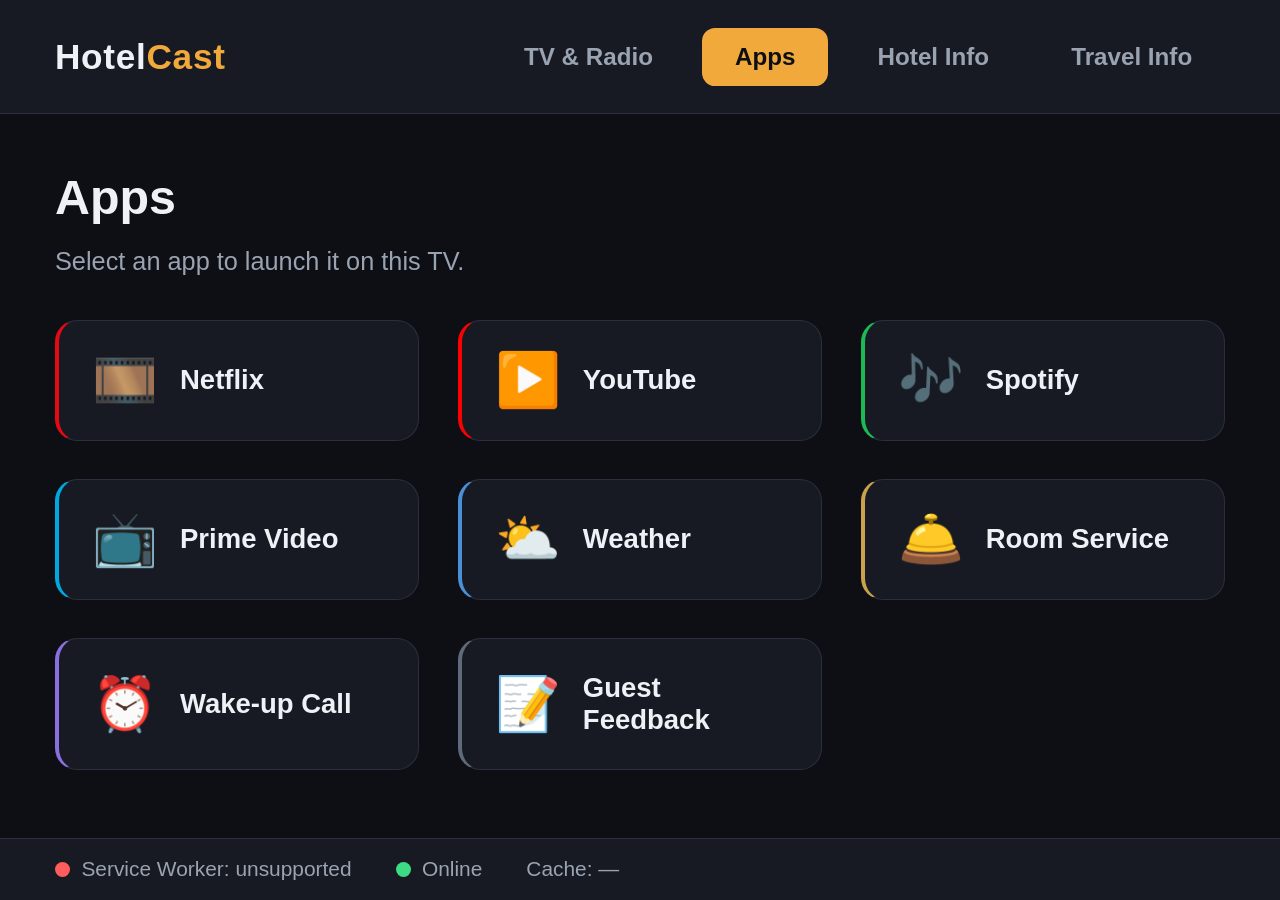
==== apps.html @ 25299f55 "initial commit" ====
<!doctype html>
<html lang="en">
<head>
  <meta charset="utf-8" />
  <meta name="viewport" content="width=device-width, initial-scale=1" />
  <title>HotelCast — Apps</title>
  <link rel="manifest" href="manifest.webmanifest" />
  <link rel="stylesheet" href="css/style.css" />
</head>
<body data-page="apps">
  <header id="site-header"></header>

  <main>
    <h1>Apps</h1>
    <p class="subtitle">Select an app to launch it on this TV.</p>
    <div id="app-grid" class="tile-grid"></div>
  </main>

  <footer id="sw-status-bar"></footer>

  <script src="js/nav.js"></script>
  <script src="js/render-grid.js"></script>
  <script src="js/register-sw.js"></script>
  <script src="js/sw-status.js"></script>
  <script>
    renderGrid("app-grid", "data/apps.json", function (app) {
      return (
        '<div class="tile" tabindex="0" style="border-left: 4px solid ' + app.color + '">' +
        '<span class="icon">' + app.icon + '</span>' +
        '<span class="info">' +
        '<span class="name">' + app.name + '</span>' +
        '</span>' +
        '</div>'
      );
    });
  </script>
</body>
</html>
---- css/style.css ----
/*
  TV signage stylesheet.
  Fixed 1920x1080 landscape "10-foot UI" assumption — no responsive/mobile
  breakpoints on purpose, this is a POC for an in-room hotel TV, not a website.
*/

:root {
  --bg: #0d0f14;
  --panel: #171a22;
  --panel-border: #2a2f3d;
  --text: #eef1f6;
  --text-dim: #9aa3b2;
  --accent: #f2a93c;
  --accent-dim: #7a5a1f;
  --good: #3ddc84;
  --bad: #ff5c5c;
  font-size: 22px;
}

* {
  box-sizing: border-box;
}

html, body {
  height: 100%;
  margin: 0;
}

body {
  background: var(--bg);
  color: var(--text);
  font-family: "Segoe UI", "Helvetica Neue", Arial, sans-serif;
  display: grid;
  grid-template-rows: auto 1fr auto;
  height: 100vh;
  overflow: hidden;
}

/* ---------- Header / nav ---------- */

#site-header {
  display: flex;
  align-items: center;
  justify-content: space-between;
  padding: 1.25rem 2.5rem;
  background: var(--panel);
  border-bottom: 1px solid var(--panel-border);
}

.brand {
  font-size: 1.6rem;
  font-weight: 700;
  letter-spacing: 0.02em;
}

.brand span {
  color: var(--accent);
}

.main-nav {
  display: flex;
  gap: 0.75rem;
}

.main-nav a {
  color: var(--text-dim);
  text-decoration: none;
  font-size: 1.1rem;
  font-weight: 600;
  padding: 0.6rem 1.4rem;
  border-radius: 0.6rem;
  border: 2px solid transparent;
}

.main-nav a:hover,
.main-nav a:focus-visible {
  color: var(--text);
  border-color: var(--panel-border);
  outline: none;
}

.main-nav a.active {
  color: var(--bg);
  background: var(--accent);
}

/* ---------- Main content ---------- */

main {
  padding: 2.5rem;
  overflow-y: auto;
}

main h1 {
  margin-top: 0;
  font-size: 2.2rem;
}

main .subtitle {
  color: var(--text-dim);
  font-size: 1.15rem;
  margin-top: -0.5rem;
  margin-bottom: 2rem;
}

.tile-grid {
  display: grid;
  grid-template-columns: repeat(auto-fill, minmax(280px, 1fr));
  gap: 1.75rem;
}

.tile {
  background: var(--panel);
  border: 1px solid var(--panel-border);
  border-radius: 1rem;
  padding: 1.5rem;
  display: flex;
  align-items: center;
  gap: 1rem;
  transition: border-color 0.15s ease, transform 0.15s ease;
}

.tile:hover,
.tile:focus-visible {
  border-color: var(--accent);
  transform: translateY(-2px);
  outline: none;
}

.tile .icon {
  font-size: 2.4rem;
  line-height: 1;
}

.tile .info .number {
  color: var(--accent);
  font-weight: 700;
  font-size: 1rem;
}

.tile .info .name {
  font-size: 1.25rem;
  font-weight: 600;
}

.tile .info .genre {
  color: var(--text-dim);
  font-size: 0.95rem;
}

.info-section {
  background: var(--panel);
  border: 1px solid var(--panel-border);
  border-radius: 1rem;
  padding: 1.75rem 2rem;
  margin-bottom: 1.75rem;
}

.info-section h2 {
  margin-top: 0;
  color: var(--accent);
  font-size: 1.4rem;
}

.info-section dl {
  display: grid;
  grid-template-columns: max-content 1fr;
  gap: 0.5rem 1.5rem;
  margin: 0;
}

.info-section dt {
  color: var(--text-dim);
}

.info-section dd {
  margin: 0;
}

/* ---------- SW / connectivity status bar ---------- */

#sw-status-bar {
  display: flex;
  align-items: center;
  gap: 2rem;
  padding: 0.85rem 2.5rem;
  background: var(--panel);
  border-top: 1px solid var(--panel-border);
  font-size: 0.95rem;
  color: var(--text-dim);
}

.status-item {
  display: flex;
  align-items: center;
  gap: 0.5rem;
}

.status-dot {
  width: 0.7rem;
  height: 0.7rem;
  border-radius: 50%;
  background: var(--text-dim);
  flex-shrink: 0;
}

.status-dot.good {
  background: var(--good);
}

.status-dot.bad {
  background: var(--bad);
}

#update-banner {
  display: none;
  margin-left: auto;
  align-items: center;
  gap: 0.75rem;
}

#update-banner.visible {
  display: flex;
}

#update-banner button {
  background: var(--accent);
  color: var(--bg);
  border: none;
  font-weight: 700;
  font-size: 0.95rem;
  padding: 0.5rem 1.1rem;
  border-radius: 0.5rem;
  cursor: pointer;
}

#update-banner button:hover,
#update-banner button:focus-visible {
  background: var(--accent-dim);
  color: var(--text);
  outline: none;
}
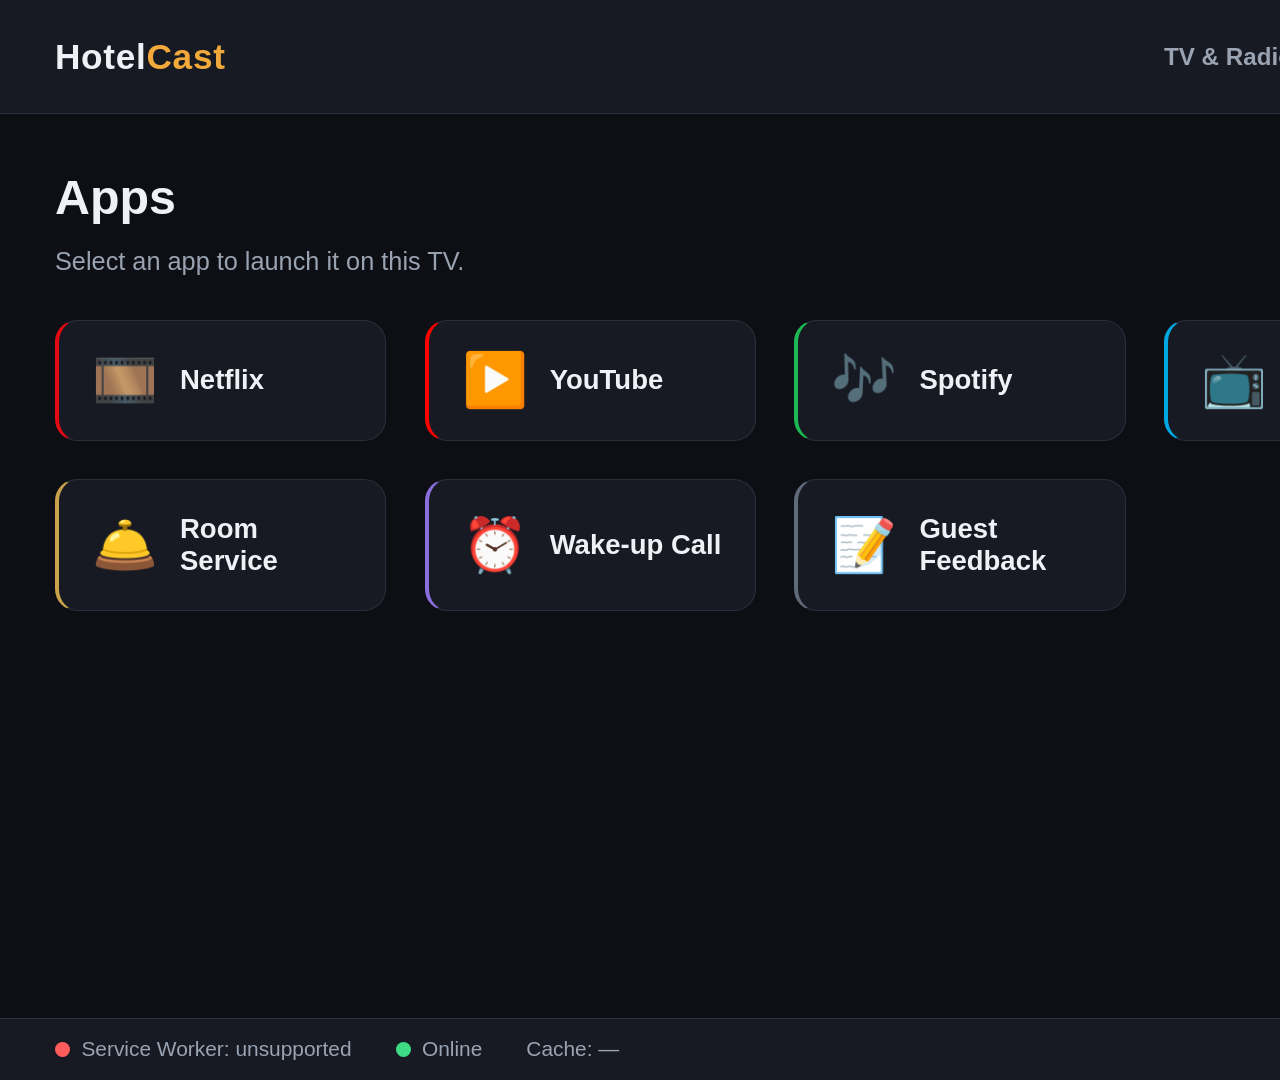
==== commit 06742fa4: "small changes" ====
--- a/apps.html
+++ b/apps.html
@@ -2,7 +2,7 @@
 <html lang="en">
 <head>
   <meta charset="utf-8" />
-  <meta name="viewport" content="width=device-width, initial-scale=1" />
+  <meta name="viewport" content="width=1920, height=1080, initial-scale=1, user-scalable=no" />
   <title>HotelCast — Apps</title>
   <link rel="manifest" href="manifest.webmanifest" />
   <link rel="stylesheet" href="css/style.css" />
@@ -19,6 +19,7 @@
   <footer id="sw-status-bar"></footer>
 
   <script src="js/nav.js"></script>
+  <script src="js/remote-nav.js"></script>
   <script src="js/render-grid.js"></script>
   <script src="js/register-sw.js"></script>
   <script src="js/sw-status.js"></script>
--- a/css/style.css
+++ b/css/style.css
@@ -22,7 +22,11 @@
 }
 
 html, body {
-  height: 100%;
+  /* Hardcoded, not 100%/100vh — the panel's embedded browser doesn't always
+     report its own viewport correctly, so we pin the canvas to the TV's
+     native resolution instead of trusting device-width detection. */
+  width: 1920px;
+  height: 1080px;
   margin: 0;
 }
 
@@ -32,7 +36,6 @@
   font-family: "Segoe UI", "Helvetica Neue", Arial, sans-serif;
   display: grid;
   grid-template-rows: auto 1fr auto;
-  height: 100vh;
   overflow: hidden;
 }
 
